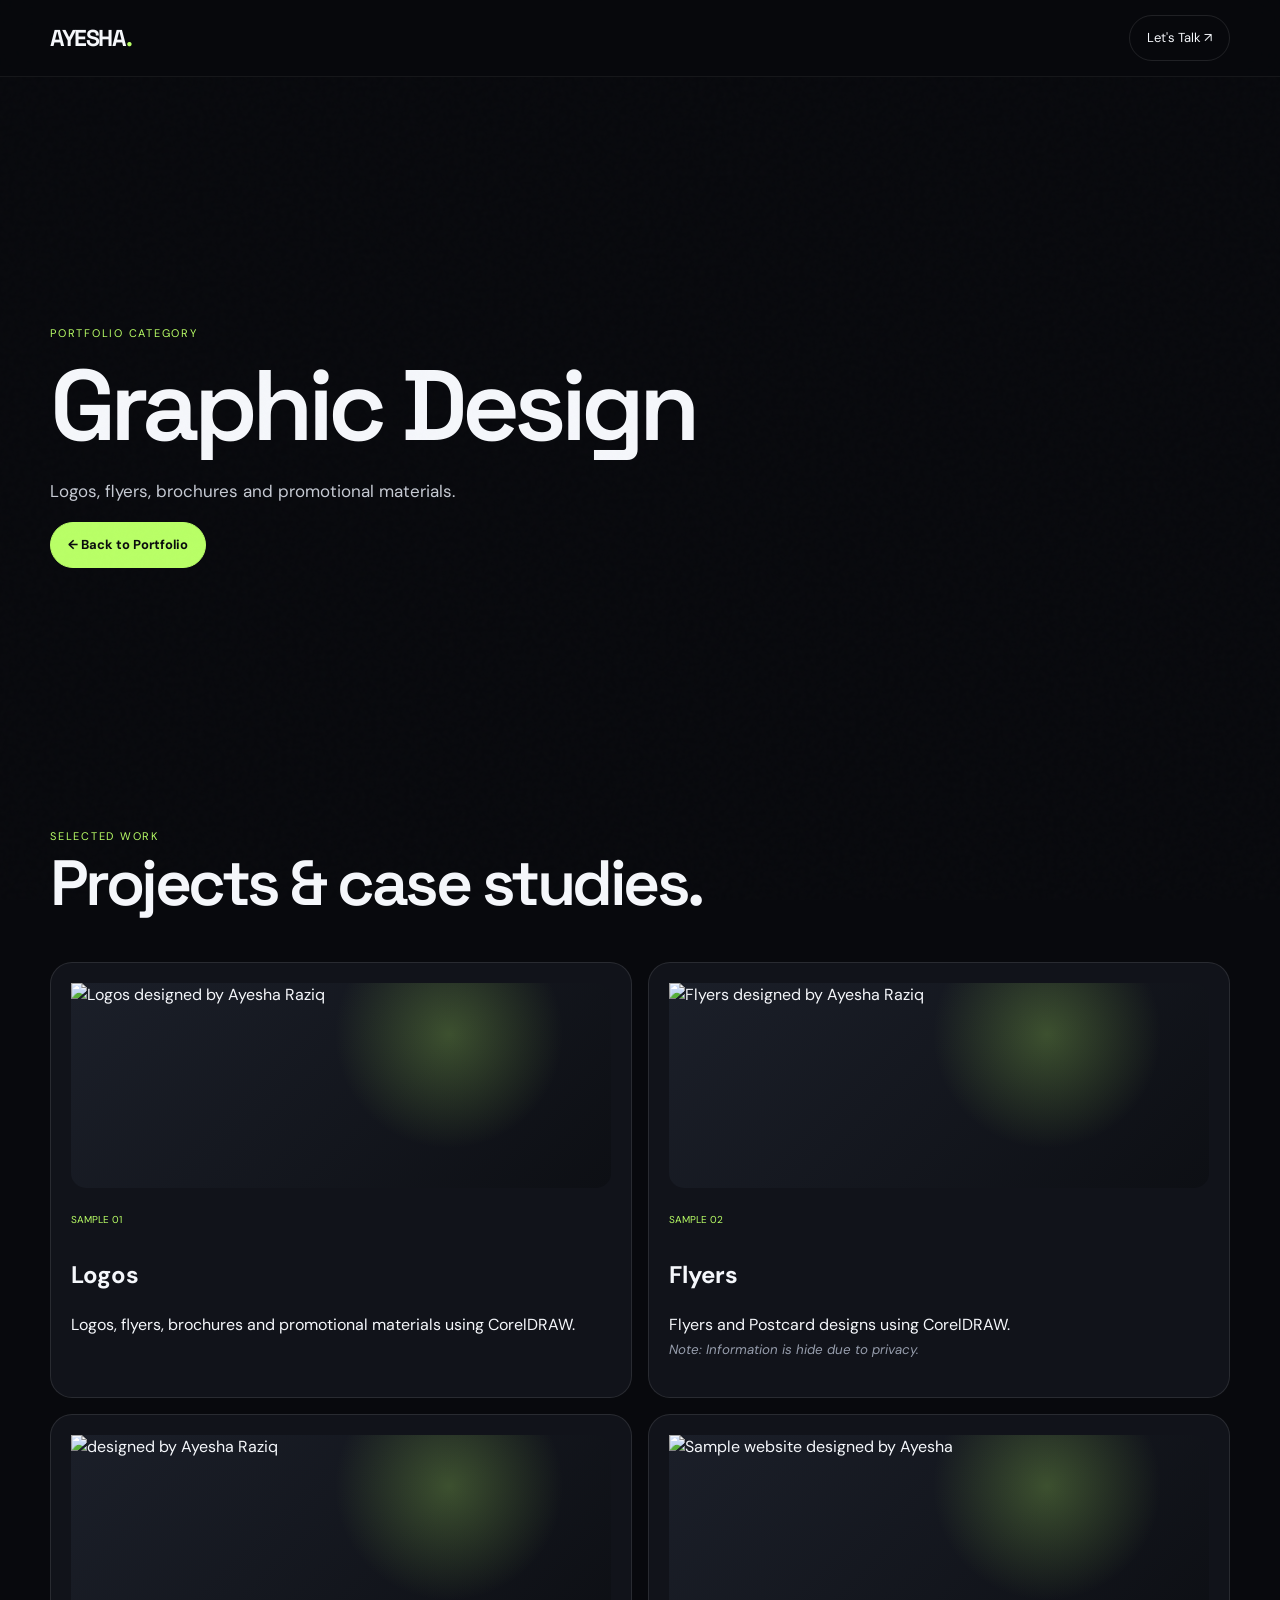
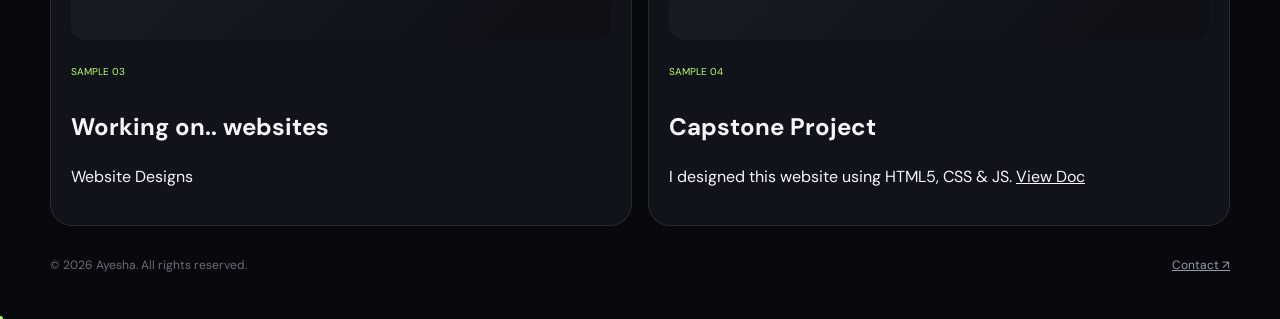
==== pages/graphic-design.html @ e109e768 "Add files via upload" ====
<!doctype html>
<html lang="en">
<head>
	<meta charset="utf-8">
	<meta name="viewport" content="width=device-width,initial-scale=1">
	<title>Graphic Design — Ayesha</title>
	<link rel="preconnect" href="https://fonts.googleapis.com">
	<link rel="preconnect" href="https://fonts.gstatic.com" crossorigin>
	<link href="https://fonts.googleapis.com/css2?family=DM+Sans:wght@400;500;600;700&family=Space+Grotesk:wght@400;500;600;700&display=swap" rel="stylesheet">
	<link rel="stylesheet" href="../css/style.css">
	<link rel="icon" type="image/gif" href="../images/favicon.gif">
	<link rel="icon" type="image/png" sizes="32x32" href="../images/favicon-32.png">
	<link rel="shortcut icon" href="../images/favicon.ico">
</head>
<body>
	<div class="noise">
		
	</div>
	<nav>
		<div class="container nav-inner">
			<a class="logo" href="../index.html">AYESHA<span>.</span></a>
			<a class="nav-cta" href="../index.html#contact">Let's Talk ↗</a>
		</div>
	</nav>
	<main>
		<section class="home-hero"><div class="container">
			<div class="kicker">Portfolio Category</div>
			<h1 style="font:600 clamp(52px,8vw,100px)/.92 'Space Grotesk';letter-spacing:-.06em;margin:18px 0">Graphic Design</h1>
			<p class="lead">Logos, flyers, brochures and promotional materials.</p>
			<a class="btn btn-primary" href="../index.html#work">← Back to Portfolio</a>
		</div>
	</section>
	<section>
		<div class="container">
			<div class="section-head">
				<div>
					<div class="kicker">Selected Work</div>
					<h2>Projects & case studies.</h2>
				</div>
				<!-- <p>Link to view more</p> -->
			</div>
			<div class="projects">
				<article class="project">
					<div class="visual">
						<img src="../images/logos.png" style="width: 100%; height: 100%;object-fit: cover;" alt="Logos designed by Ayesha Raziq">
					</div>
					<span class="tag">SAMPLE 01</span>
					<h2>Logos</h2>
					<p>Logos, flyers, brochures and promotional materials using CorelDRAW.</p>
				</article>
				<article class="project">
					<div class="visual">
						<img src="../images/flyers.png" style="width: 100%; height: 100%;object-fit: cover;" alt="Flyers designed by Ayesha Raziq">
					</div>
					<span class="tag">SAMPLE 02</span>
					<h2>Flyers</h2>
					<p>Flyers and Postcard designs using CorelDRAW.<br> <small style="color:var(--muted)"><i>Note: Information is hide due to privacy. </i> </small> </p>
				</article>
				<article class="project">
					<div class="visual">
						<img src="../images/.png" style="width: 100%; height: 100%;object-fit: cover;" alt=" designed by Ayesha Raziq">
					</div>
					<span class="tag">SAMPLE 03</span>
					<h2>Working on.. websites</h2>
					<p>Website Designs</p>
				</article>
				<article class="project">
					<div class="visual">
						<img src="../images/sadpara.png" style="width: 100%; height: 100%;object-fit: cover;" alt="Sample website designed by Ayesha">
					</div>
					<span class="tag">SAMPLE 04</span>
					<h2>Capstone Project</h2>
					<p>I designed this website using HTML5, CSS & JS. <a href="" style="color: #f5f7fb;">View Doc</a> </p>
				</article>
			</div>
		</div>
	</section>
</main>

<footer class="container">
	<span>© 2026 Ayesha. All rights reserved.</span>
	<a href="../index.html#contact" style="color:var(--muted)">Contact ↗</a>
</footer>
<div class="cursor-dot" aria-hidden="true">
	
</div>
<script src="../js/main.js"></script>
</body>
</html>
---- css/style.css ----
:root{
	--bg:#08090d;
	--surface:#11131a;
	--surface2:#171a22;
	--text:#f5f7fb;
	--muted:#969dac;
	--line:rgba(255,255,255,.10);
	--accent:#b9ff66;
	--accent2:#8ed8ff;
	--radius:22px}

*{
	box-sizing:border-box
}
html{scroll-behavior:smooth
}
body{
	margin:0;
	background:var(--bg);
	color:var(--text);
	font-family:"DM Sans",sans-serif;
	line-height:1.5
}
.container{
	width:min(1180px,calc(100% - 40px));
	margin:auto
}
.noise{
	position:fixed;
	inset:0;
	pointer-events:none;
	opacity:.035;
	z-index:999;
	background-image:url("data:image/svg+xml,%3Csvg viewBox='0 0 180 180' xmlns='http://www.w3.org/2000/svg'%3E%3Cfilter id='n'%3E%3CfeTurbulence type='fractalNoise' baseFrequency='.9' numOctaves='4' stitchTiles='stitch'/%3E%3C/filter%3E%3Crect width='100%25' height='100%25' filter='url(%23n)' opacity='.5'/%3E%3C/svg%3E")
}
nav{
	position:fixed;
	top:0;
	left:0;
	right:0;
	z-index:1000;
	background:rgba(8,9,13,.72);
	backdrop-filter:blur(18px);
	border-bottom:1px solid rgba(255,255,255,.06)
}
.nav-inner{
	height:76px;
	display:flex;
	align-items:center;
	gap:30px
}
.logo{
	font:700 23px "Space Grotesk";
	letter-spacing:-.06em;
	color:var(--text);
	text-decoration:none;
	margin-right:auto
}
.logo span{
	color:var(--accent)
}
.nav-links{
	display:flex;
	gap:25px
}
.nav-links a{
	color:#b9bec8;
	text-decoration:none;
	font-size:13px
}
.nav-links a:hover{
	color:var(--accent)
}
.nav-cta,.btn{
	display:inline-flex;
	align-items:center;
	justify-content:center;
	padding:12px 17px;
	border:1px solid var(--line);
	border-radius:999px;
	color:var(--text);
	text-decoration:none;
	font-size:13px;
	transition:.25s
}
.nav-cta:hover,.btn:hover{
	border-color:var(--accent);
	transform:translateY(-2px)
}
.btn-primary{
	background:var(--accent);
	color:#090b0d;
	border-color:var(--accent);
	font-weight:700
}
.menu{
	display:none;
	background:none;
	border:0;color:var(--text);
	font-size:22px
}
.home-hero{
	padding:155px 0 90px;
	min-height:92vh;
	display:flex;
	align-items:center
}
.home-grid{
	display:grid;
	grid-template-columns:1.2fr .8fr;
	gap:65px;
	align-items:center
}
.home h1{
	font-family:"Space Grotesk";
	font-size:clamp(55px,8vw,105px);
	line-height:.91;
	letter-spacing:-.065em;margin:0
}
.home h1 span{
	color:var(--accent)
}
.lead{
	max-width:650px;
	color:#c6cad3;
	font-size:17px;
	line-height:1.7;
	margin-top:25px
}
.eyebrow{
	display:inline-flex;
	align-items:center;
	gap:9px;
	border:1px solid var(--line);
	padding:8px 13px;
	border-radius:999px;
	color:#c9cdd6;
	font-size:12px;
	margin-bottom:24px
}
.dot{
	width:7px;
	height:7px;
	border-radius:50%;
	background:var(--accent);
	box-shadow:0 0 16px var(--accent)
}
.visual-card{
	min-height:430px;
	border:1px solid var(--line);
	border-radius:32px;
	background:linear-gradient(145deg,#151821,#0c0e13);
	position:relative;
	overflow:hidden;
	transform-style:preserve-3d
}
.visual-card:before{
	content:"";
	position:absolute;
	width:300px;
	height:300px;
	border-radius:50%;
	background:var(--accent);
	filter:blur(100px);
	opacity:.12;
	right:-80px;
	top:-80px
}
.ring{
	position:absolute;
	inset:70px 45px;
	border:1px dashed rgba(255,255,255,.14);
	border-radius:50%;
	animation:spin 18s linear infinite
}
.ring:before,.ring:after{
	content:"";
	position:absolute;
	width:12px;
	height:12px;
	border-radius:50%;
	background:var(--accent)
}
.ring:before{
	right:7%;
	top:10%
}
.ring:after{
	left:10%;
	bottom:7%;
	background:var(--accent2)
}
@keyframes spin{
	to{
		transform:rotate(360deg)
	}
}
.mark{
	position:absolute;
	left:50%;top:50%;
	transform:translate(-50%,-50%);
	width:155px;
	height:155px;
	border:1px solid var(--line);
	border-radius:50%;
	display:grid;
	place-items:center;
	background:rgba(8,9,13,.85)
}
.mark strong{
	font:700 45px "Space Grotesk";
	letter-spacing:-.08em
}
.float{
	position:absolute;
	padding:11px 14px;
	border:1px solid var(--line);
	border-radius:14px;
	background:rgba(18,20,28,.85);
	font-size:12px;
	animation:float 4s ease-in-out infinite
}
.one{
	top:120px;
	left:20px
}
.two{
	right:20px;
	bottom:105px;
	animation-delay:-2s
}
.three{
	left:35px;
	bottom:35px;
	animation-delay:-1s}
	@keyframes float{
		50%{
			transform:translateY(-9px)
		}
	}

.ticker{
	overflow:hidden;
	border-top:1px solid var(--line);
	border-bottom:1px solid var(--line);
	white-space:nowrap
}

.ticker-track{
	display:flex;
	width:max-content;
	gap:25px;
	align-items:center;
	padding:18px 0;
	animation:ticker 24s linear infinite;
	font:600 14px "Space Grotesk";
	text-transform:uppercase;
	letter-spacing:.06em
}

.ticker b{
		color:var(--accent)
	}
	@keyframes ticker{
		to{
			transform:translateX(-50%)
		}
	}

.home section{
	padding:110px 0
}

.section-head{
	display:flex;
	justify-content:space-between;
	gap:40px;
	align-items:end;
	margin-bottom:40px
}
.section-head h2{
	font:600 clamp(42px,5vw,68px)/.96 "Space Grotesk";
	letter-spacing:-.055em;
	margin:8px 0
}
.section-head p{
	max-width:420px;
	color:var(--muted)
}
.kicker{
	font-size:11px;
	color:var(--accent);
	text-transform:uppercase;
	letter-spacing:.16em
}
.services{
	display:grid;
	grid-template-columns:repeat(5,1fr);gap:12px
}
.service{
	min-height:245px;
	padding:24px;
	border:1px solid var(--line);
	border-radius:var(--radius);
	background:var(--surface);
	position:relative;
	transition:.35s;
	text-decoration:none;
	color:inherit
}
.service:hover{
	transform:translateY(-8px);
	border-color:rgba(185,255,102,.4);
	background:var(--surface2)
}
.service .num{
	font-size:11px;
	color:#666d7c
}
.service .icon{
	font-size:28px;
	margin:40px 0 22px
}
.service h3{
	font:18px "Space Grotesk";
	margin-bottom:10px
}
.service p{
	font-size:13px;
	color:var(--muted);
	line-height:1.55
}
.service:after{
	content:"↗";
	position:absolute;
	right:22px;
	top:20px;
	color:#5d6472
}
.service:hover:after{
	color:var(--accent)
	}

.projects{
	display:grid;
	grid-template-columns:repeat(2,1fr);
	gap:16px
}
.project{
	display:block;
	min-height:330px;
	padding:20px;
	border:1px solid var(--line);
	border-radius:var(--radius);
	background:var(--surface);
	text-decoration:none;
	color:inherit;
	overflow:hidden;
	transition:.35s;
	position:relative
}
.project:hover{
	transform:translateY(-7px);
	border-color:rgba(185,255,102,.4)
}
.project .visual{
	height:205px;
	border-radius:15px;
	background:radial-gradient(circle at 70% 25%,rgba(185,255,102,.25),transparent 28%),linear-gradient(135deg,#1b1f29,#0d0f14);
	margin-bottom:18px;
	transition:.5s
}
.project:hover .visual{
	transform:scale(1.025)
}
.tag{
	display:inline-block;
	font-size:10px;
	text-transform:uppercase;
	etter-spacing:.11em;
	color:var(--accent);margin-bottom:10px
}
.project-info{
	display:flex;
	justify-content:space-between;
	gap:20px
}
.project-info h3{
	margin:0;font:20px "Space Grotesk"
}

.project-info p{
	margin:5px 0 0;
	color:var(--muted);
	font-size:12px
}
.arrow{
	font-size:22px;
	color:var(--accent)
}
.about{
	display:grid;
	grid-template-columns:1fr 1fr;
	gap:80px;
	align-items:start
}
.about h2{
	font-family:"Space Grotesk";
	font-size:clamp(40px,5vw,65px);
	line-height:.96;
	letter-spacing:-.055em
}
.meta{
	display:grid;
	grid-template-columns:repeat(2,1fr);
	gap:14px
}
.meta div{
	padding:18px;
	border:1px solid var(--line);
	border-radius:16px;
	background:var(--surface)
}
.meta small{
	display:block;
	color:#6f7582;
	font-size:10px;
	text-transform:uppercase;
	letter-spacing:.12em;
	margin-bottom:8px
}
.meta strong{
	font:15px "Space Grotesk"
}


.cta-box{
	border:1px solid var(--line);
	border-radius:30px;
	padding:60px;
	background:linear-gradient(135deg,#13161d,#0c0e13);
	position:relative;
	overflow:hidden
}
.cta-box:after{
	content:"";
	position:absolute;
	width:260px;
	height:260px;
	border-radius:50%;
	background:var(--accent);
	filter:blur(100px);
	opacity:.08;
	right:-80px;
	bottom:-100px
}
.back-note{
	color:var(--muted);
	font-size:13px;
	margin-top:16px
}

footer{
	padding:30px 0 45px;
	display:flex;
	justify-content:space-between;
	color:#666d79;
	font-size:12px
	}

.reveal{
	opacity:0;
	transform:translateY(24px);
	transition:opacity .7s ease,transform .7s ease
}
.reveal.visible{
	opacity:1;transform:none
}

.case{
	margin-top:20px;
	padding:35px;
	border:1px solid var(--line);
	border-radius:var(--radius);
	background:var(--surface);
	display:grid;
	grid-template-columns:1fr 1.5fr;
	gap:40px;
}
.case h3{
	font:28px/1.1 "Space Grotesk"
}

@media(max-width:1000px){
	.home-grid,.about,.case{
		grid-template-columns:1fr
	}
	.services{
		grid-template-columns:repeat(2,1fr)
	}
	.nav-links{display:none
	}
	.menu{display:block
	}
	.nav-cta{display:none}
}

@media(max-width:600px){
	.container{
		width:min(100% - 28px,1180px)
	}
	.home-hero{
		padding-top:125px
	}
	.visual-card{
		min-height:330px
	}
	.services,.projects,.meta{
		grid-template-columns:1fr
	}
	.section-head{display:block
	}
	.section-head p{
		margin-top:20px
	}
	.home section{
		padding:80px 0
	}
	.cta-box{
		padding:35px 25px
	}
	.float{
		font-size:10px
	}
	.one{
		top:70px
	}
	.case{padding:24px}
}

@media(pointer:fine){
	body{
		cursor:none
	}
	a,button{
		cursor:none
	}
	.cursor-dot,.cursor-ring,.cursor-label{
		position:fixed;
		pointer-events:none;
		z-index:9999;
		transform:translate(-50%,-50%);
		border-radius:50%
	}
	.cursor-dot{
		width:6px;
		height:6px;
		background:var(--accent)
	}
	.cursor-ring{
		width:34px;
		height:34px;
		border:1px solid rgba(185,255,102,.55);
		transition:width .2s,height .2s,border-color .2s,background .2s
	}
	.cursor-ring.active{
		width:58px;
		height:58px;
		border-color:var(--accent);
		background:rgba(185,255,102,.08)
	}
	.cursor-ring.view{
		width:72px;
		height:72px;
		border-color:var(--accent);
		background:rgba(185,255,102,.1)
	}
	.cursor-label{
		font:600 9px "DM Sans";
		letter-spacing:.12em;
		text-transform:uppercase;
		color:var(--accent);
		opacity:0;transition:opacity .2s
	}
	.cursor-label.show{
		opacity:1
	}
}

@media(pointer:coarse){
	.cursor-dot,.cursor-ring,.cursor-label{
		display:none
	}
}
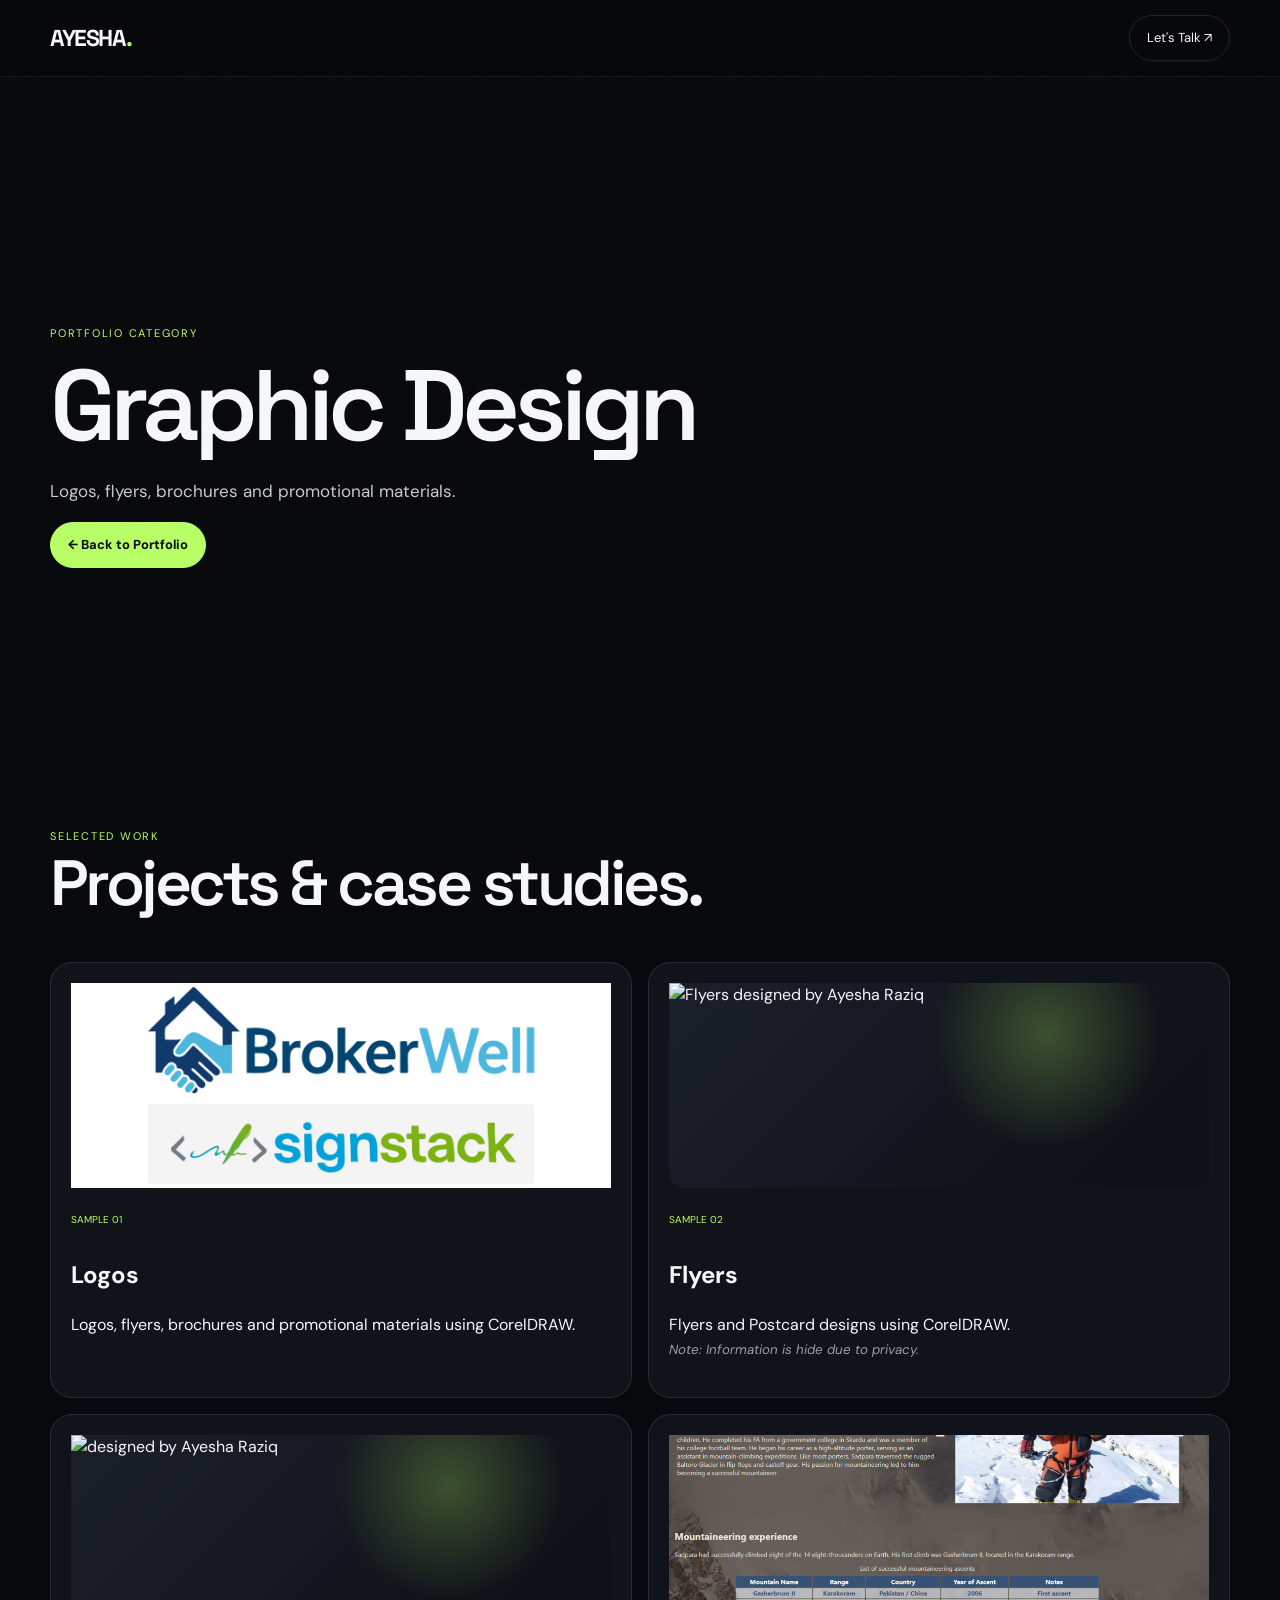
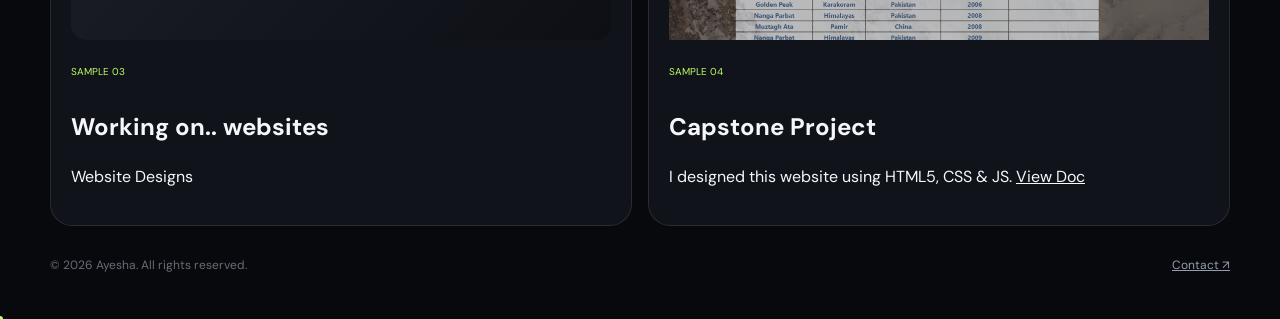
==== commit e3daa28c: "Update graphic-design.html" ====
--- a/pages/graphic-design.html
+++ b/pages/graphic-design.html
@@ -70,7 +70,7 @@
 					</div>
 					<span class="tag">SAMPLE 04</span>
 					<h2>Capstone Project</h2>
-					<p>I designed this website using HTML5, CSS & JS. <a href="" style="color: #f5f7fb;">View Doc</a> </p>
+					<p>I designed this website using HTML5, CSS & JS. <a href="https://docs.google.com/document/d/1w0v4DRr0AfHGOIK8RUE2BxSol4861cLqNmjtXjmQMvs/edit?usp=sharing" style="color: #f5f7fb;">View Doc</a> </p>
 				</article>
 			</div>
 		</div>
@@ -86,4 +86,4 @@
 </div>
 <script src="../js/main.js"></script>
 </body>
-</html>+</html>
